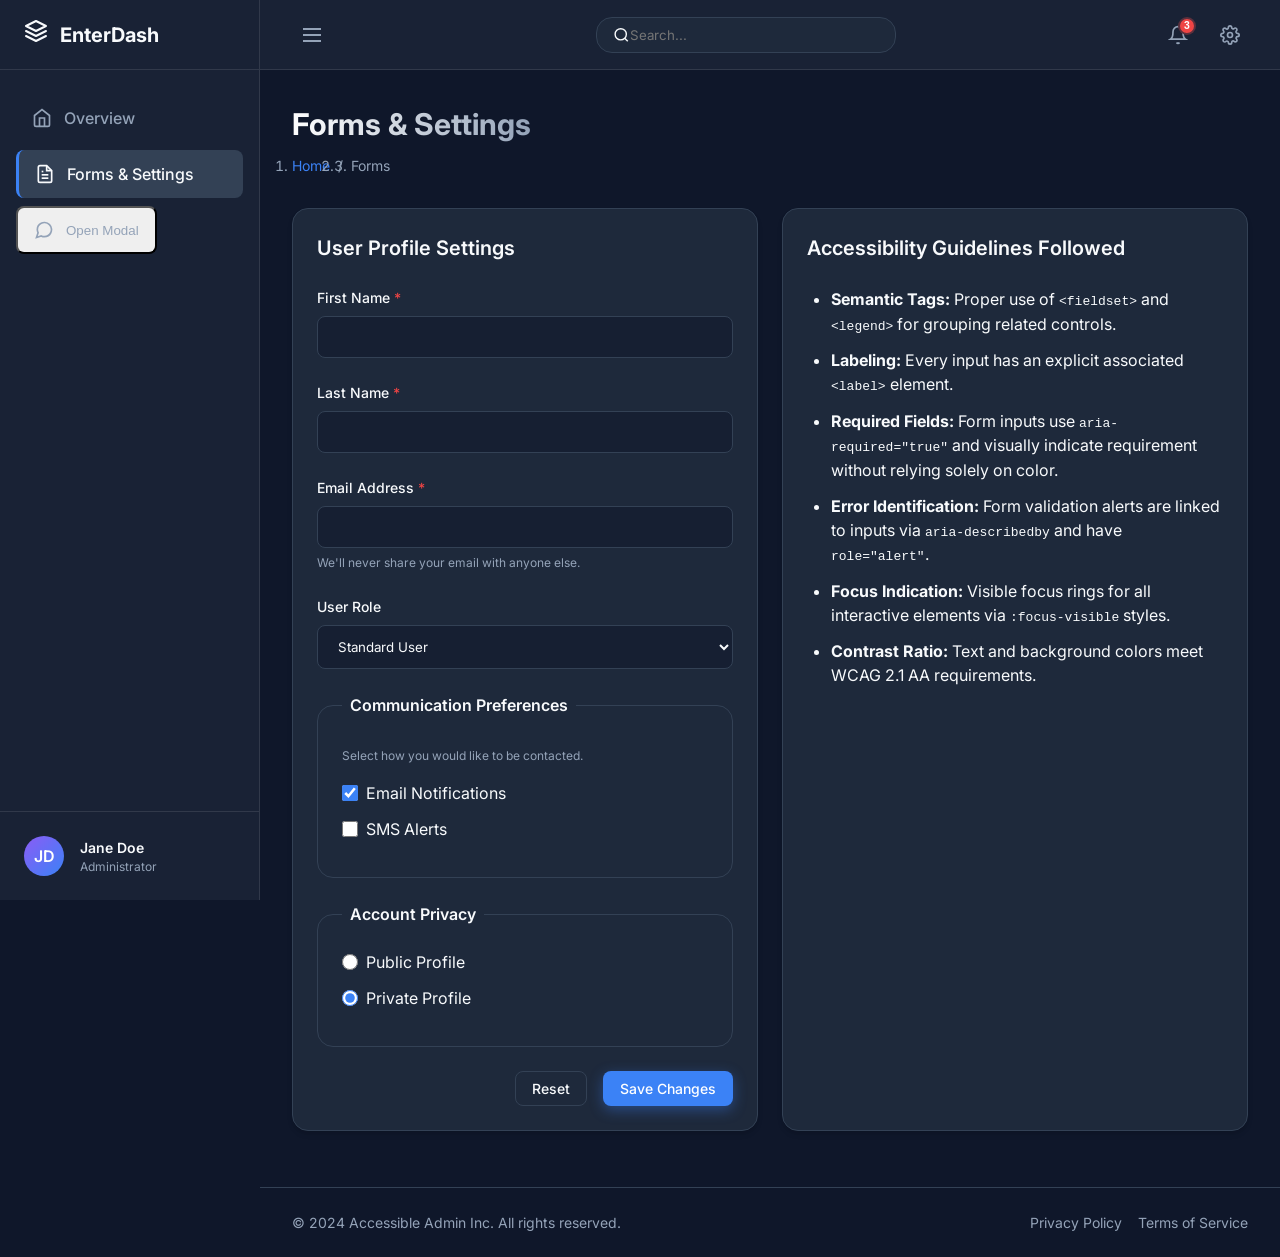
==== forms.html @ 1c02879e "feat: Add semantic accessible dashboard structure" ====
<!DOCTYPE html>
<html lang="en">
<head>
  <meta charset="UTF-8">
  <meta name="viewport" content="width=device-width, initial-scale=1.0">
  <meta name="description" content="Accessible Forms and Settings Dashboard">
  <title>Forms & Settings | Accessible Admin</title>
  <link rel="stylesheet" href="css/styles.css">
</head>
<body>
  <!-- Accessibility skip link -->
  <a href="#main-content" class="sr-only focus-visible">Skip to main content</a>

  <div class="app-container">
    <!-- Sidebar Navigation -->
    <aside class="app-sidebar" aria-label="Sidebar Navigation">
      <div class="sidebar-header">
        <a href="index.html" class="sidebar-brand">
          <span class="sidebar-brand-icon" aria-hidden="true">
            <svg width="24" height="24" viewBox="0 0 24 24" fill="none" stroke="currentColor" stroke-width="2" stroke-linecap="round" stroke-linejoin="round"><polygon points="12 2 2 7 12 12 22 7 12 2"></polygon><polyline points="2 17 12 22 22 17"></polyline><polyline points="2 12 12 17 22 12"></polyline></svg>
          </span>
          EnterDash
        </a>
      </div>
      
      <nav class="sidebar-nav" aria-label="Main Navigation">
        <ul class="nav-list">
          <li class="nav-item">
            <a href="index.html" class="nav-link">
              <svg aria-hidden="true" width="20" height="20" viewBox="0 0 24 24" fill="none" stroke="currentColor" stroke-width="2"><path d="M3 9l9-7 9 7v11a2 2 0 0 1-2 2H5a2 2 0 0 1-2-2z"></path><polyline points="9 22 9 12 15 12 15 22"></polyline></svg>
              Overview
            </a>
          </li>
          <li class="nav-item">
            <a href="forms.html" class="nav-link" aria-current="page">
              <svg aria-hidden="true" width="20" height="20" viewBox="0 0 24 24" fill="none" stroke="currentColor" stroke-width="2"><path d="M14 2H6a2 2 0 0 0-2 2v16a2 2 0 0 0 2 2h12a2 2 0 0 0 2-2V8z"></path><polyline points="14 2 14 8 20 8"></polyline><line x1="16" y1="13" x2="8" y2="13"></line><line x1="16" y1="17" x2="8" y2="17"></line><polyline points="10 9 9 9 8 9"></polyline></svg>
              Forms &amp; Settings
            </a>
          </li>
          <li class="nav-item">
            <button class="nav-link" aria-haspopup="dialog" aria-expanded="false" id="trigger-modal">
              <svg aria-hidden="true" width="20" height="20" viewBox="0 0 24 24" fill="none" stroke="currentColor" stroke-width="2"><path d="M21 11.5a8.38 8.38 0 0 1-.9 3.8 8.5 8.5 0 0 1-7.6 4.7 8.38 8.38 0 0 1-3.8-.9L3 21l1.9-5.7a8.38 8.38 0 0 1-.9-3.8 8.5 8.5 0 0 1 4.7-7.6 8.38 8.38 0 0 1 3.8-.9h.5a8.48 8.48 0 0 1 8 8v.5z"></path></svg>
              Open Modal
            </button>
          </li>
        </ul>
      </nav>

      <div class="sidebar-footer">
        <a href="#" class="user-profile" aria-label="User profile for Jane Doe">
          <div class="avatar" aria-hidden="true">JD</div>
          <div class="user-info">
            <span class="user-name">Jane Doe</span>
            <span class="user-role">Administrator</span>
          </div>
        </a>
      </div>
    </aside>

    <!-- Main Content Area -->
    <div class="main-content">
      <!-- Top Navigation Header -->
      <header class="app-header" aria-label="Top Header">
        <div class="header-left">
          <button id="sidebar-toggle" class="icon-btn" aria-label="Toggle Sidebar" aria-expanded="true" aria-controls="app-sidebar">
            <svg width="24" height="24" viewBox="0 0 24 24" fill="none" stroke="currentColor" stroke-width="2"><line x1="3" y1="12" x2="21" y2="12"></line><line x1="3" y1="6" x2="21" y2="6"></line><line x1="3" y1="18" x2="21" y2="18"></line></svg>
          </button>
        </div>
        
        <div class="header-search">
          <svg aria-hidden="true" width="18" height="18" viewBox="0 0 24 24" fill="none" stroke="currentColor" stroke-width="2"><circle cx="11" cy="11" r="8"></circle><line x1="21" y1="21" x2="16.65" y2="16.65"></line></svg>
          <label for="global-search" class="sr-only">Search dashboard</label>
          <input type="search" id="global-search" class="search-input" placeholder="Search..." aria-label="Search dashboard">
        </div>

        <div class="header-actions">
          <button class="icon-btn" aria-label="Notifications, 3 unread messages">
            <svg aria-hidden="true" width="20" height="20" viewBox="0 0 24 24" fill="none" stroke="currentColor" stroke-width="2"><path d="M18 8A6 6 0 0 0 6 8c0 7-3 9-3 9h18s-3-2-3-9"></path><path d="M13.73 21a2 2 0 0 1-3.46 0"></path></svg>
            <span class="badge" aria-hidden="true">3</span>
          </button>
          <button class="icon-btn" aria-label="Settings">
            <svg aria-hidden="true" width="20" height="20" viewBox="0 0 24 24" fill="none" stroke="currentColor" stroke-width="2"><circle cx="12" cy="12" r="3"></circle><path d="M19.4 15a1.65 1.65 0 0 0 .33 1.82l.06.06a2 2 0 0 1 0 2.83 2 2 0 0 1-2.83 0l-.06-.06a1.65 1.65 0 0 0-1.82-.33 1.65 1.65 0 0 0-1 1.51V21a2 2 0 0 1-2 2 2 2 0 0 1-2-2v-.09A1.65 1.65 0 0 0 9 19.4a1.65 1.65 0 0 0-1.82.33l-.06.06a2 2 0 0 1-2.83 0 2 2 0 0 1 0-2.83l.06-.06a1.65 1.65 0 0 0 .33-1.82 1.65 1.65 0 0 0-1.51-1H3a2 2 0 0 1-2-2 2 2 0 0 1 2-2h.09A1.65 1.65 0 0 0 4.6 9a1.65 1.65 0 0 0-.33-1.82l-.06-.06a2 2 0 0 1 0-2.83 2 2 0 0 1 2.83 0l.06.06a1.65 1.65 0 0 0 1.82.33H9a1.65 1.65 0 0 0 1-1.51V3a2 2 0 0 1 2-2 2 2 0 0 1 2 2v.09a1.65 1.65 0 0 0 1 1.51 1.65 1.65 0 0 0 1.82-.33l.06-.06a2 2 0 0 1 2.83 0 2 2 0 0 1 0 2.83l-.06.06a1.65 1.65 0 0 0-.33 1.82V9a1.65 1.65 0 0 0 1.51 1H21a2 2 0 0 1 2 2 2 2 0 0 1-2 2h-.09a1.65 1.65 0 0 0-1.51 1z"></path></svg>
          </button>
        </div>
      </header>

      <main id="main-content" class="page-content" tabindex="-1">
        <div class="page-header">
          <div>
            <h1 class="page-title">Forms &amp; Settings</h1>
            <nav aria-label="Breadcrumb">
              <ol class="breadcrumb">
                <li><a href="index.html">Home</a></li>
                <li aria-hidden="true">/</li>
                <li><span aria-current="page">Forms</span></li>
              </ol>
            </nav>
          </div>
        </div>

        <div class="grid grid-cols-2">
          <!-- Comprehensive Form Controls -->
          <section class="card" aria-labelledby="form-heading">
            <h2 id="form-heading" class="card-title">User Profile Settings</h2>
            
            <form id="profile-form" novalidate>
              <div class="form-group">
                <label for="first-name" class="form-label">First Name <span aria-hidden="true" class="text-danger" style="color:var(--accent-danger)">*</span></label>
                <input type="text" id="first-name" name="first-name" class="form-control" required aria-required="true" autocomplete="given-name" aria-describedby="fname-error">
                <div id="fname-error" class="form-text" style="color:var(--accent-danger); display:none;" role="alert">First name is required.</div>
              </div>

              <div class="form-group">
                <label for="last-name" class="form-label">Last Name <span aria-hidden="true" class="text-danger" style="color:var(--accent-danger)">*</span></label>
                <input type="text" id="last-name" name="last-name" class="form-control" required aria-required="true" autocomplete="family-name">
              </div>

              <div class="form-group">
                <label for="email" class="form-label">Email Address <span aria-hidden="true" class="text-danger" style="color:var(--accent-danger)">*</span></label>
                <input type="email" id="email" name="email" class="form-control" required aria-required="true" autocomplete="email" aria-describedby="email-hint">
                <span id="email-hint" class="form-text">We'll never share your email with anyone else.</span>
              </div>

              <div class="form-group">
                <label for="role-select" class="form-label">User Role</label>
                <select id="role-select" name="role" class="form-control">
                  <option value="user">Standard User</option>
                  <option value="editor">Editor</option>
                  <option value="admin">Administrator</option>
                </select>
              </div>

              <fieldset>
                <legend>Communication Preferences</legend>
                <div class="form-text" style="margin-bottom: 1rem;">Select how you would like to be contacted.</div>
                
                <div class="checkbox-group">
                  <input type="checkbox" id="pref-email" name="preferences" value="email" checked>
                  <label for="pref-email">Email Notifications</label>
                </div>
                
                <div class="checkbox-group">
                  <input type="checkbox" id="pref-sms" name="preferences" value="sms">
                  <label for="pref-sms">SMS Alerts</label>
                </div>
              </fieldset>

              <fieldset>
                <legend>Account Privacy</legend>
                
                <div class="checkbox-group">
                  <input type="radio" id="privacy-public" name="privacy" value="public">
                  <label for="privacy-public">Public Profile</label>
                </div>
                
                <div class="checkbox-group">
                  <input type="radio" id="privacy-private" name="privacy" value="private" checked>
                  <label for="privacy-private">Private Profile</label>
                </div>
              </fieldset>

              <div style="display: flex; gap: 1rem; justify-content: flex-end;">
                <button type="reset" class="btn btn-secondary">Reset</button>
                <button type="submit" class="btn btn-primary">Save Changes</button>
              </div>
            </form>
          </section>

          <!-- Instructions or other content side panel -->
          <aside class="card" aria-labelledby="guidelines-heading">
            <h2 id="guidelines-heading" class="card-title">Accessibility Guidelines Followed</h2>
            <ul style="padding-left: 1.5rem; display: flex; flex-direction: column; gap: 0.75rem;">
              <li><strong>Semantic Tags:</strong> Proper use of <code>&lt;fieldset&gt;</code> and <code>&lt;legend&gt;</code> for grouping related controls.</li>
              <li><strong>Labeling:</strong> Every input has an explicit associated <code>&lt;label&gt;</code> element.</li>
              <li><strong>Required Fields:</strong> Form inputs use <code>aria-required="true"</code> and visually indicate requirement without relying solely on color.</li>
              <li><strong>Error Identification:</strong> Form validation alerts are linked to inputs via <code>aria-describedby</code> and have <code>role="alert"</code>.</li>
              <li><strong>Focus Indication:</strong> Visible focus rings for all interactive elements via <code>:focus-visible</code> styles.</li>
              <li><strong>Contrast Ratio:</strong> Text and background colors meet WCAG 2.1 AA requirements.</li>
            </ul>
          </aside>
        </div>
      </main>

      <footer class="app-footer">
        <p>&copy; <time datetime="2024">2024</time> Accessible Admin Inc. All rights reserved.</p>
        <nav aria-label="Footer Links">
          <ul style="list-style: none; display: flex; gap: 1rem;">
            <li><a href="#" style="color: inherit; text-decoration: none;">Privacy Policy</a></li>
            <li><a href="#" style="color: inherit; text-decoration: none;">Terms of Service</a></li>
          </ul>
        </nav>
      </footer>
    </div>
  </div>

  <!-- Modal Dialog -->
  <div id="example-modal" class="modal-overlay" role="dialog" aria-modal="true" aria-labelledby="modal-title" tabindex="-1">
    <div class="modal-dialog">
      <header class="modal-header">
        <h2 id="modal-title" class="modal-title">System Alert</h2>
        <button type="button" class="modal-close" aria-label="Close dialog" id="close-modal-header">
          <svg aria-hidden="true" width="24" height="24" viewBox="0 0 24 24" fill="none" stroke="currentColor" stroke-width="2"><line x1="18" y1="6" x2="6" y2="18"></line><line x1="6" y1="6" x2="18" y2="18"></line></svg>
        </button>
      </header>
      <div class="modal-body">
        <p>This is an accessible modal dialog. Keyboard focus is trapped within the dialog when it is open, and restored to the triggering element when closed.</p>
      </div>
      <footer class="modal-footer">
        <button type="button" class="btn btn-secondary" id="close-modal-footer">Cancel</button>
        <button type="button" class="btn btn-primary" id="confirm-modal">Acknowledge</button>
      </footer>
    </div>
  </div>

  <script src="js/app.js"></script>
</body>
</html>
---- css/styles.css ----
@import url('https://fonts.googleapis.com/css2?family=Inter:wght@300;400;500;600;700&display=swap');

:root {
  /* Colors */
  --bg-primary: #0f172a;
  --bg-secondary: #1e293b;
  --bg-glass: rgba(30, 41, 59, 0.7);
  --bg-hover: #334155;
  --text-primary: #f8fafc;
  --text-secondary: #94a3b8;
  --accent-primary: #3b82f6;
  --accent-hover: #2563eb;
  --accent-success: #10b981;
  --accent-danger: #ef4444;
  --accent-warning: #f59e0b;
  --border-color: #334155;
  --border-glass: rgba(255, 255, 255, 0.1);
  --shadow-sm: 0 1px 2px 0 rgba(0, 0, 0, 0.05);
  --shadow-md: 0 4px 6px -1px rgba(0, 0, 0, 0.1), 0 2px 4px -1px rgba(0, 0, 0, 0.06);
  --shadow-lg: 0 10px 15px -3px rgba(0, 0, 0, 0.1), 0 4px 6px -2px rgba(0, 0, 0, 0.05);
  
  /* Sizing */
  --sidebar-width: 260px;
  --header-height: 70px;
  --border-radius-sm: 0.375rem;
  --border-radius-md: 0.5rem;
  --border-radius-lg: 1rem;
  --transition: all 0.3s ease;
}

* {
  box-sizing: border-box;
  margin: 0;
  padding: 0;
}

body {
  font-family: 'Inter', sans-serif;
  background-color: var(--bg-primary);
  color: var(--text-primary);
  line-height: 1.5;
  -webkit-font-smoothing: antialiased;
  display: flex;
  min-height: 100vh;
}

/* Accessibility classes */
.sr-only {
  position: absolute;
  width: 1px;
  height: 1px;
  padding: 0;
  margin: -1px;
  overflow: hidden;
  clip: rect(0, 0, 0, 0);
  white-space: nowrap;
  border-width: 0;
}

:focus-visible {
  outline: 2px solid var(--accent-primary);
  outline-offset: 2px;
}

/* Layout */
.app-container {
  display: flex;
  width: 100%;
}

/* Sidebar */
.app-sidebar {
  width: var(--sidebar-width);
  background: var(--bg-glass);
  backdrop-filter: blur(12px);
  -webkit-backdrop-filter: blur(12px);
  border-right: 1px solid var(--border-glass);
  position: fixed;
  height: 100vh;
  top: 0;
  left: 0;
  z-index: 100;
  display: flex;
  flex-direction: column;
  transition: var(--transition);
}

.sidebar-header {
  height: var(--header-height);
  display: flex;
  align-items: center;
  padding: 0 1.5rem;
  border-bottom: 1px solid var(--border-glass);
}

.sidebar-brand {
  font-size: 1.25rem;
  font-weight: 700;
  color: var(--text-primary);
  text-decoration: none;
  display: flex;
  align-items: center;
  gap: 0.75rem;
}

.sidebar-brand-icon {
  background: linear-gradient(135deg, var(--accent-primary), #8b5cf6);
  -webkit-background-clip: text;
  -webkit-text-fill-color: transparent;
}

.sidebar-nav {
  padding: 1.5rem 1rem;
  flex: 1;
  overflow-y: auto;
}

.nav-list {
  list-style: none;
  display: flex;
  flex-direction: column;
  gap: 0.5rem;
}

.nav-item {
  /* Nav item */
}

.nav-link {
  display: flex;
  align-items: center;
  gap: 0.75rem;
  padding: 0.75rem 1rem;
  color: var(--text-secondary);
  text-decoration: none;
  border-radius: var(--border-radius-md);
  transition: var(--transition);
  font-weight: 500;
}

.nav-link:hover, .nav-link[aria-current="page"] {
  background-color: var(--bg-hover);
  color: var(--text-primary);
}

.nav-link[aria-current="page"] {
  border-left: 3px solid var(--accent-primary);
}

.nav-link i {
  font-size: 1.25rem;
}

.sidebar-footer {
  padding: 1rem;
  border-top: 1px solid var(--border-glass);
}

.user-profile {
  display: flex;
  align-items: center;
  gap: 1rem;
  padding: 0.5rem;
  border-radius: var(--border-radius-md);
  text-decoration: none;
  color: var(--text-primary);
  transition: var(--transition);
}

.user-profile:hover {
  background-color: var(--bg-hover);
}

.avatar {
  width: 40px;
  height: 40px;
  border-radius: 50%;
  background: linear-gradient(135deg, #8b5cf6, var(--accent-primary));
  display: flex;
  align-items: center;
  justify-content: center;
  font-weight: 600;
  color: white;
}

.user-info {
  display: flex;
  flex-direction: column;
}

.user-name {
  font-weight: 600;
  font-size: 0.875rem;
}

.user-role {
  font-size: 0.75rem;
  color: var(--text-secondary);
}

/* Main Content */
.main-content {
  flex: 1;
  margin-left: var(--sidebar-width);
  display: flex;
  flex-direction: column;
  min-height: 100vh;
}

/* Header */
.app-header {
  height: var(--header-height);
  background: var(--bg-glass);
  backdrop-filter: blur(12px);
  border-bottom: 1px solid var(--border-glass);
  display: flex;
  align-items: center;
  justify-content: space-between;
  padding: 0 2rem;
  position: sticky;
  top: 0;
  z-index: 90;
}

.header-search {
  display: flex;
  align-items: center;
  background-color: var(--bg-secondary);
  border-radius: var(--border-radius-lg);
  padding: 0.5rem 1rem;
  border: 1px solid var(--border-color);
  width: 300px;
  transition: var(--transition);
}

.header-search:focus-within {
  border-color: var(--accent-primary);
  box-shadow: 0 0 0 2px rgba(59, 130, 246, 0.2);
}

.header-search i {
  color: var(--text-secondary);
  margin-right: 0.5rem;
}

.search-input {
  background: none;
  border: none;
  color: var(--text-primary);
  width: 100%;
  outline: none;
  font-family: inherit;
}

.header-actions {
  display: flex;
  align-items: center;
  gap: 1rem;
}

.icon-btn {
  background: none;
  border: none;
  color: var(--text-secondary);
  font-size: 1.25rem;
  cursor: pointer;
  padding: 0.5rem;
  border-radius: 50%;
  transition: var(--transition);
  display: flex;
  align-items: center;
  justify-content: center;
  position: relative;
}

.icon-btn:hover {
  background-color: var(--bg-hover);
  color: var(--text-primary);
}

.badge {
  position: absolute;
  top: 0;
  right: 0;
  background-color: var(--accent-danger);
  color: white;
  font-size: 0.65rem;
  font-weight: bold;
  width: 18px;
  height: 18px;
  border-radius: 50%;
  display: flex;
  align-items: center;
  justify-content: center;
  border: 2px solid var(--bg-glass);
}

/* Page Content */
.page-content {
  padding: 2rem;
  flex: 1;
}

.page-header {
  margin-bottom: 2rem;
  display: flex;
  justify-content: space-between;
  align-items: center;
}

.page-title {
  font-size: 1.875rem;
  font-weight: 700;
  background: linear-gradient(to right, #fff, #94a3b8);
  -webkit-background-clip: text;
  -webkit-text-fill-color: transparent;
}

.breadcrumb {
  display: flex;
  gap: 0.5rem;
  color: var(--text-secondary);
  font-size: 0.875rem;
  margin-top: 0.5rem;
}

.breadcrumb a {
  color: var(--accent-primary);
  text-decoration: none;
}

.breadcrumb a:hover {
  text-decoration: underline;
}

/* Cards & Sections */
.card {
  background-color: var(--bg-secondary);
  border: 1px solid var(--border-color);
  border-radius: var(--border-radius-lg);
  padding: 1.5rem;
  margin-bottom: 1.5rem;
  box-shadow: var(--shadow-md);
  transition: var(--transition);
}

.card:hover {
  box-shadow: var(--shadow-lg);
  border-color: rgba(59, 130, 246, 0.3);
}

.card-title {
  font-size: 1.25rem;
  font-weight: 600;
  margin-bottom: 1.5rem;
  display: flex;
  justify-content: space-between;
  align-items: center;
}

/* Data Table */
.table-responsive {
  overflow-x: auto;
}

.data-table {
  width: 100%;
  border-collapse: collapse;
  text-align: left;
}

.data-table th,
.data-table td {
  padding: 1rem;
  border-bottom: 1px solid var(--border-color);
}

.data-table th {
  font-weight: 600;
  color: var(--text-secondary);
  text-transform: uppercase;
  font-size: 0.75rem;
  letter-spacing: 0.05em;
  background-color: rgba(15, 23, 42, 0.4);
}

.data-table tbody tr {
  transition: var(--transition);
}

.data-table tbody tr:hover {
  background-color: var(--bg-hover);
}

/* Status Badges */
.status-badge {
  padding: 0.25rem 0.75rem;
  border-radius: 9999px;
  font-size: 0.75rem;
  font-weight: 600;
  display: inline-block;
}

.status-success { background-color: rgba(16, 185, 129, 0.1); color: var(--accent-success); border: 1px solid rgba(16, 185, 129, 0.2); }
.status-warning { background-color: rgba(245, 158, 11, 0.1); color: var(--accent-warning); border: 1px solid rgba(245, 158, 11, 0.2); }
.status-danger { background-color: rgba(239, 68, 68, 0.1); color: var(--accent-danger); border: 1px solid rgba(239, 68, 68, 0.2); }

/* Buttons */
.btn {
  display: inline-flex;
  align-items: center;
  justify-content: center;
  gap: 0.5rem;
  padding: 0.5rem 1rem;
  font-size: 0.875rem;
  font-weight: 500;
  border-radius: var(--border-radius-md);
  border: 1px solid transparent;
  cursor: pointer;
  transition: var(--transition);
  font-family: inherit;
}

.btn-primary {
  background-color: var(--accent-primary);
  color: white;
  box-shadow: 0 4px 14px 0 rgba(59, 130, 246, 0.39);
}

.btn-primary:hover {
  background-color: var(--accent-hover);
  box-shadow: 0 6px 20px rgba(59, 130, 246, 0.23);
  transform: translateY(-1px);
}

.btn-secondary {
  background-color: transparent;
  color: var(--text-primary);
  border-color: var(--border-color);
}

.btn-secondary:hover {
  background-color: var(--bg-hover);
  border-color: var(--text-secondary);
}

/* Forms */
.form-group {
  margin-bottom: 1.5rem;
}

.form-label {
  display: block;
  margin-bottom: 0.5rem;
  font-weight: 500;
  font-size: 0.875rem;
}

.form-control {
  width: 100%;
  padding: 0.75rem 1rem;
  background-color: rgba(15, 23, 42, 0.5);
  border: 1px solid var(--border-color);
  border-radius: var(--border-radius-md);
  color: var(--text-primary);
  font-family: inherit;
  transition: var(--transition);
}

.form-control:focus {
  outline: none;
  border-color: var(--accent-primary);
  box-shadow: 0 0 0 3px rgba(59, 130, 246, 0.2);
  background-color: var(--bg-secondary);
}

.form-text {
  display: block;
  margin-top: 0.375rem;
  font-size: 0.75rem;
  color: var(--text-secondary);
}

fieldset {
  border: 1px solid var(--border-color);
  border-radius: var(--border-radius-lg);
  padding: 1.5rem;
  margin-bottom: 1.5rem;
}

legend {
  padding: 0 0.5rem;
  font-weight: 600;
  color: var(--text-primary);
}

.checkbox-group {
  display: flex;
  align-items: center;
  gap: 0.5rem;
  margin-bottom: 0.75rem;
}

.checkbox-group input[type="checkbox"],
.checkbox-group input[type="radio"] {
  width: 1rem;
  height: 1rem;
  accent-color: var(--accent-primary);
}

/* Modal */
.modal-overlay {
  position: fixed;
  top: 0;
  left: 0;
  width: 100%;
  height: 100%;
  background-color: rgba(15, 23, 42, 0.8);
  backdrop-filter: blur(4px);
  display: flex;
  align-items: center;
  justify-content: center;
  z-index: 1000;
  opacity: 0;
  visibility: hidden;
  transition: var(--transition);
}

.modal-overlay.active {
  opacity: 1;
  visibility: visible;
}

.modal-dialog {
  background-color: var(--bg-secondary);
  border: 1px solid var(--border-color);
  border-radius: var(--border-radius-lg);
  width: 100%;
  max-width: 500px;
  box-shadow: var(--shadow-lg);
  transform: translateY(20px);
  transition: all 0.4s cubic-bezier(0.16, 1, 0.3, 1);
}

.modal-overlay.active .modal-dialog {
  transform: translateY(0);
}

.modal-header {
  padding: 1.5rem;
  border-bottom: 1px solid var(--border-color);
  display: flex;
  justify-content: space-between;
  align-items: center;
}

.modal-title {
  font-size: 1.25rem;
  font-weight: 600;
  margin: 0;
}

.modal-close {
  background: none;
  border: none;
  color: var(--text-secondary);
  font-size: 1.5rem;
  cursor: pointer;
  transition: var(--transition);
}

.modal-close:hover {
  color: var(--accent-danger);
}

.modal-body {
  padding: 1.5rem;
}

.modal-footer {
  padding: 1.5rem;
  border-top: 1px solid var(--border-color);
  display: flex;
  justify-content: flex-end;
  gap: 1rem;
}

/* Footer */
.app-footer {
  padding: 1.5rem 2rem;
  border-top: 1px solid var(--border-color);
  display: flex;
  justify-content: space-between;
  align-items: center;
  color: var(--text-secondary);
  font-size: 0.875rem;
}

/* Grid Layouts */
.grid {
  display: grid;
  gap: 1.5rem;
}

.grid-cols-1 { grid-template-columns: repeat(1, minmax(0, 1fr)); }
.grid-cols-2 { grid-template-columns: repeat(2, minmax(0, 1fr)); }
.grid-cols-3 { grid-template-columns: repeat(3, minmax(0, 1fr)); }
.grid-cols-4 { grid-template-columns: repeat(4, minmax(0, 1fr)); }

@media (max-width: 1024px) {
  .grid-cols-4 { grid-template-columns: repeat(2, minmax(0, 1fr)); }
  .grid-cols-3 { grid-template-columns: repeat(2, minmax(0, 1fr)); }
}

@media (max-width: 768px) {
  .app-sidebar {
    transform: translateX(-100%);
  }
  .app-sidebar.active {
    transform: translateX(0);
  }
  .main-content {
    margin-left: 0;
  }
  .grid-cols-2, .grid-cols-3, .grid-cols-4 {
    grid-template-columns: 1fr;
  }
}
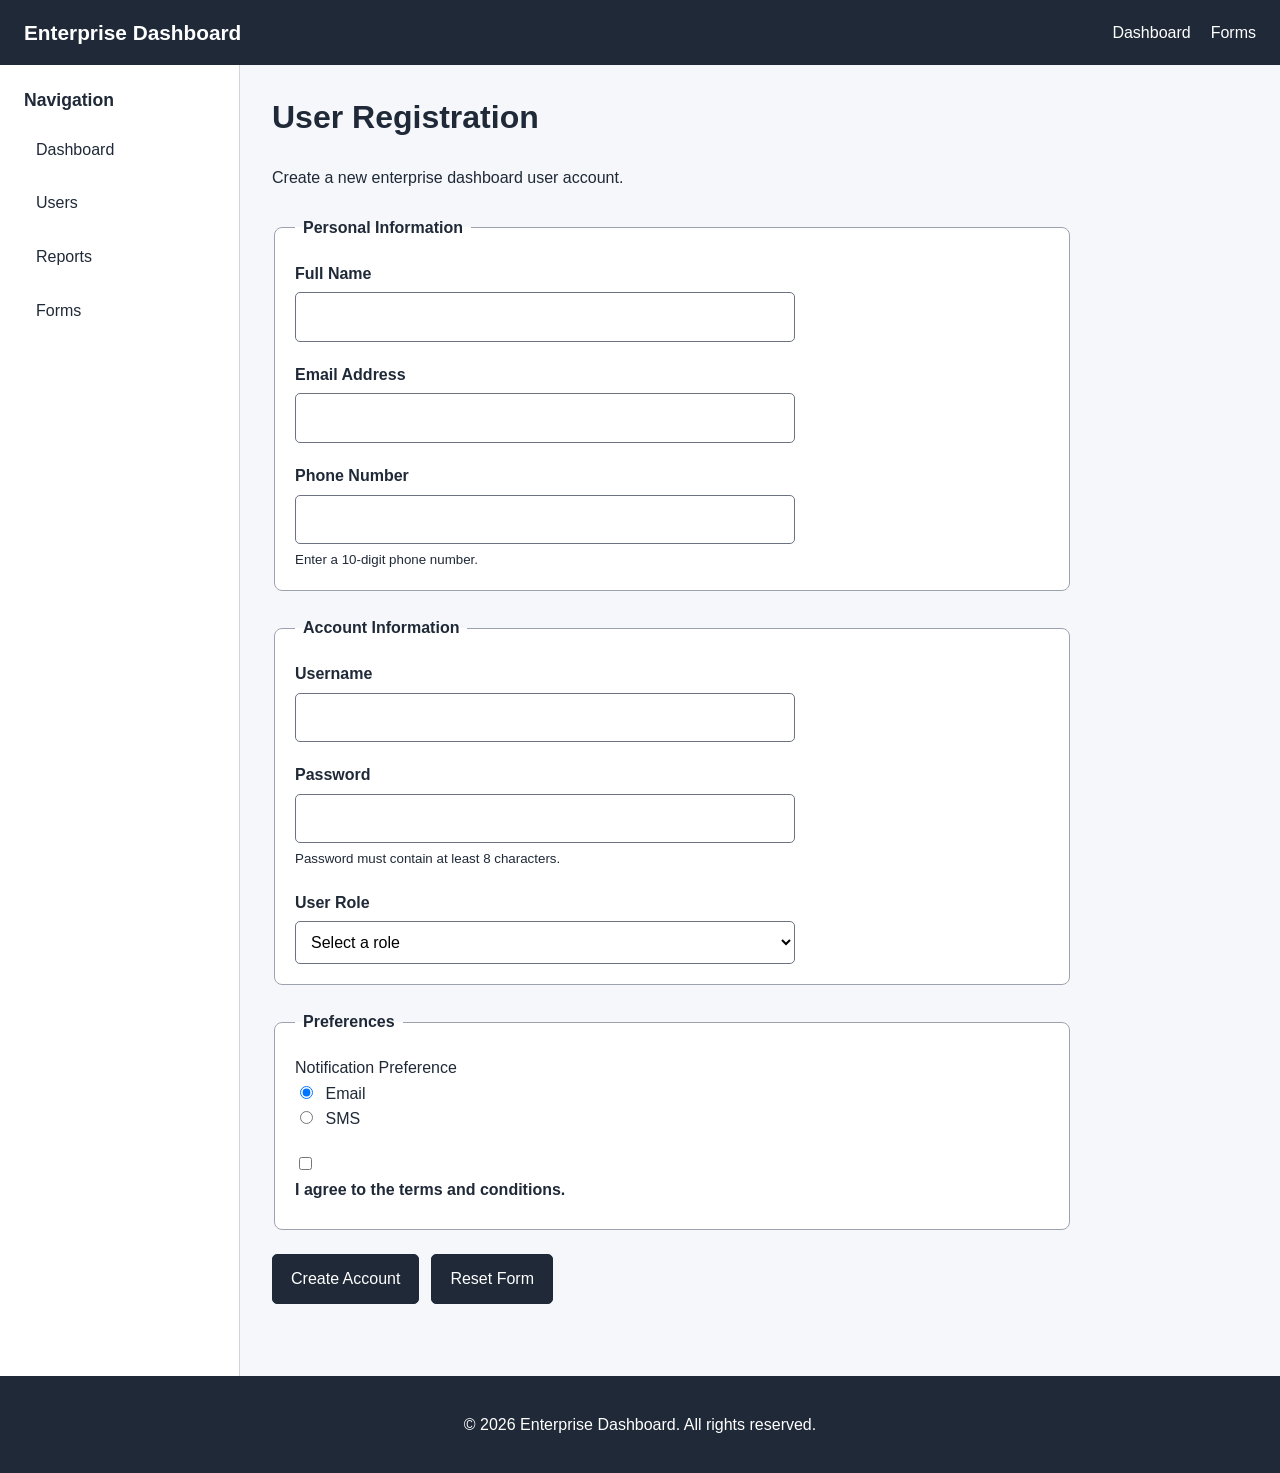
==== commit 3a6e9b8c: "." ====
--- a/forms.html
+++ b/forms.html
@@ -1,217 +1,360 @@
 <!DOCTYPE html>
 <html lang="en">
 <head>
-  <meta charset="UTF-8">
-  <meta name="viewport" content="width=device-width, initial-scale=1.0">
-  <meta name="description" content="Accessible Forms and Settings Dashboard">
-  <title>Forms & Settings | Accessible Admin</title>
-  <link rel="stylesheet" href="css/styles.css">
+    <meta charset="UTF-8">
+    <meta name="viewport" content="width=device-width, initial-scale=1.0">
+
+    <meta
+        name="description"
+        content="Accessible enterprise dashboard form"
+    >
+
+    <title>User Registration Form</title>
+
+    <link rel="stylesheet" href="css/styles.css">
 </head>
+
 <body>
-  <!-- Accessibility skip link -->
-  <a href="#main-content" class="sr-only focus-visible">Skip to main content</a>
-
-  <div class="app-container">
-    <!-- Sidebar Navigation -->
-    <aside class="app-sidebar" aria-label="Sidebar Navigation">
-      <div class="sidebar-header">
-        <a href="index.html" class="sidebar-brand">
-          <span class="sidebar-brand-icon" aria-hidden="true">
-            <svg width="24" height="24" viewBox="0 0 24 24" fill="none" stroke="currentColor" stroke-width="2" stroke-linecap="round" stroke-linejoin="round"><polygon points="12 2 2 7 12 12 22 7 12 2"></polygon><polyline points="2 17 12 22 22 17"></polyline><polyline points="2 12 12 17 22 12"></polyline></svg>
-          </span>
-          EnterDash
-        </a>
-      </div>
-      
-      <nav class="sidebar-nav" aria-label="Main Navigation">
-        <ul class="nav-list">
-          <li class="nav-item">
-            <a href="index.html" class="nav-link">
-              <svg aria-hidden="true" width="20" height="20" viewBox="0 0 24 24" fill="none" stroke="currentColor" stroke-width="2"><path d="M3 9l9-7 9 7v11a2 2 0 0 1-2 2H5a2 2 0 0 1-2-2z"></path><polyline points="9 22 9 12 15 12 15 22"></polyline></svg>
-              Overview
+
+    <!-- Skip Link -->
+    <a href="#main-content" class="skip-link">
+        Skip to main content
+    </a>
+
+    <!-- Header -->
+    <header class="site-header">
+        <div class="header-content">
+
+            <a
+                href="index.html"
+                class="logo"
+                aria-label="Enterprise Dashboard Home"
+            >
+                Enterprise Dashboard
             </a>
-          </li>
-          <li class="nav-item">
-            <a href="forms.html" class="nav-link" aria-current="page">
-              <svg aria-hidden="true" width="20" height="20" viewBox="0 0 24 24" fill="none" stroke="currentColor" stroke-width="2"><path d="M14 2H6a2 2 0 0 0-2 2v16a2 2 0 0 0 2 2h12a2 2 0 0 0 2-2V8z"></path><polyline points="14 2 14 8 20 8"></polyline><line x1="16" y1="13" x2="8" y2="13"></line><line x1="16" y1="17" x2="8" y2="17"></line><polyline points="10 9 9 9 8 9"></polyline></svg>
-              Forms &amp; Settings
-            </a>
-          </li>
-          <li class="nav-item">
-            <button class="nav-link" aria-haspopup="dialog" aria-expanded="false" id="trigger-modal">
-              <svg aria-hidden="true" width="20" height="20" viewBox="0 0 24 24" fill="none" stroke="currentColor" stroke-width="2"><path d="M21 11.5a8.38 8.38 0 0 1-.9 3.8 8.5 8.5 0 0 1-7.6 4.7 8.38 8.38 0 0 1-3.8-.9L3 21l1.9-5.7a8.38 8.38 0 0 1-.9-3.8 8.5 8.5 0 0 1 4.7-7.6 8.38 8.38 0 0 1 3.8-.9h.5a8.48 8.48 0 0 1 8 8v.5z"></path></svg>
-              Open Modal
-            </button>
-          </li>
-        </ul>
-      </nav>
-
-      <div class="sidebar-footer">
-        <a href="#" class="user-profile" aria-label="User profile for Jane Doe">
-          <div class="avatar" aria-hidden="true">JD</div>
-          <div class="user-info">
-            <span class="user-name">Jane Doe</span>
-            <span class="user-role">Administrator</span>
-          </div>
-        </a>
-      </div>
-    </aside>
-
-    <!-- Main Content Area -->
-    <div class="main-content">
-      <!-- Top Navigation Header -->
-      <header class="app-header" aria-label="Top Header">
-        <div class="header-left">
-          <button id="sidebar-toggle" class="icon-btn" aria-label="Toggle Sidebar" aria-expanded="true" aria-controls="app-sidebar">
-            <svg width="24" height="24" viewBox="0 0 24 24" fill="none" stroke="currentColor" stroke-width="2"><line x1="3" y1="12" x2="21" y2="12"></line><line x1="3" y1="6" x2="21" y2="6"></line><line x1="3" y1="18" x2="21" y2="18"></line></svg>
-          </button>
+
+            <nav aria-label="Header navigation">
+                <ul class="header-nav">
+                    <li>
+                        <a href="index.html">
+                            Dashboard
+                        </a>
+                    </li>
+
+                    <li>
+                        <a href="forms.html" aria-current="page">
+                            Forms
+                        </a>
+                    </li>
+                </ul>
+            </nav>
+
         </div>
-        
-        <div class="header-search">
-          <svg aria-hidden="true" width="18" height="18" viewBox="0 0 24 24" fill="none" stroke="currentColor" stroke-width="2"><circle cx="11" cy="11" r="8"></circle><line x1="21" y1="21" x2="16.65" y2="16.65"></line></svg>
-          <label for="global-search" class="sr-only">Search dashboard</label>
-          <input type="search" id="global-search" class="search-input" placeholder="Search..." aria-label="Search dashboard">
-        </div>
-
-        <div class="header-actions">
-          <button class="icon-btn" aria-label="Notifications, 3 unread messages">
-            <svg aria-hidden="true" width="20" height="20" viewBox="0 0 24 24" fill="none" stroke="currentColor" stroke-width="2"><path d="M18 8A6 6 0 0 0 6 8c0 7-3 9-3 9h18s-3-2-3-9"></path><path d="M13.73 21a2 2 0 0 1-3.46 0"></path></svg>
-            <span class="badge" aria-hidden="true">3</span>
-          </button>
-          <button class="icon-btn" aria-label="Settings">
-            <svg aria-hidden="true" width="20" height="20" viewBox="0 0 24 24" fill="none" stroke="currentColor" stroke-width="2"><circle cx="12" cy="12" r="3"></circle><path d="M19.4 15a1.65 1.65 0 0 0 .33 1.82l.06.06a2 2 0 0 1 0 2.83 2 2 0 0 1-2.83 0l-.06-.06a1.65 1.65 0 0 0-1.82-.33 1.65 1.65 0 0 0-1 1.51V21a2 2 0 0 1-2 2 2 2 0 0 1-2-2v-.09A1.65 1.65 0 0 0 9 19.4a1.65 1.65 0 0 0-1.82.33l-.06.06a2 2 0 0 1-2.83 0 2 2 0 0 1 0-2.83l.06-.06a1.65 1.65 0 0 0 .33-1.82 1.65 1.65 0 0 0-1.51-1H3a2 2 0 0 1-2-2 2 2 0 0 1 2-2h.09A1.65 1.65 0 0 0 4.6 9a1.65 1.65 0 0 0-.33-1.82l-.06-.06a2 2 0 0 1 0-2.83 2 2 0 0 1 2.83 0l.06.06a1.65 1.65 0 0 0 1.82.33H9a1.65 1.65 0 0 0 1-1.51V3a2 2 0 0 1 2-2 2 2 0 0 1 2 2v.09a1.65 1.65 0 0 0 1 1.51 1.65 1.65 0 0 0 1.82-.33l.06-.06a2 2 0 0 1 2.83 0 2 2 0 0 1 0 2.83l-.06.06a1.65 1.65 0 0 0-.33 1.82V9a1.65 1.65 0 0 0 1.51 1H21a2 2 0 0 1 2 2 2 2 0 0 1-2 2h-.09a1.65 1.65 0 0 0-1.51 1z"></path></svg>
-          </button>
-        </div>
-      </header>
-
-      <main id="main-content" class="page-content" tabindex="-1">
-        <div class="page-header">
-          <div>
-            <h1 class="page-title">Forms &amp; Settings</h1>
-            <nav aria-label="Breadcrumb">
-              <ol class="breadcrumb">
-                <li><a href="index.html">Home</a></li>
-                <li aria-hidden="true">/</li>
-                <li><span aria-current="page">Forms</span></li>
-              </ol>
+    </header>
+
+    <!-- Main Application -->
+    <div class="app-container">
+
+        <!-- Sidebar -->
+        <aside
+            class="sidebar"
+            aria-label="Sidebar navigation"
+        >
+
+            <h2>Navigation</h2>
+
+            <nav aria-label="Main navigation">
+                <ul>
+
+                    <li>
+                        <a href="index.html">
+                            Dashboard
+                        </a>
+                    </li>
+
+                    <li>
+                        <a href="index.html#users">
+                            Users
+                        </a>
+                    </li>
+
+                    <li>
+                        <a href="index.html#reports">
+                            Reports
+                        </a>
+                    </li>
+
+                    <li>
+                        <a
+                            href="forms.html"
+                            aria-current="page"
+                        >
+                            Forms
+                        </a>
+                    </li>
+
+                </ul>
             </nav>
-          </div>
-        </div>
-
-        <div class="grid grid-cols-2">
-          <!-- Comprehensive Form Controls -->
-          <section class="card" aria-labelledby="form-heading">
-            <h2 id="form-heading" class="card-title">User Profile Settings</h2>
-            
-            <form id="profile-form" novalidate>
-              <div class="form-group">
-                <label for="first-name" class="form-label">First Name <span aria-hidden="true" class="text-danger" style="color:var(--accent-danger)">*</span></label>
-                <input type="text" id="first-name" name="first-name" class="form-control" required aria-required="true" autocomplete="given-name" aria-describedby="fname-error">
-                <div id="fname-error" class="form-text" style="color:var(--accent-danger); display:none;" role="alert">First name is required.</div>
-              </div>
-
-              <div class="form-group">
-                <label for="last-name" class="form-label">Last Name <span aria-hidden="true" class="text-danger" style="color:var(--accent-danger)">*</span></label>
-                <input type="text" id="last-name" name="last-name" class="form-control" required aria-required="true" autocomplete="family-name">
-              </div>
-
-              <div class="form-group">
-                <label for="email" class="form-label">Email Address <span aria-hidden="true" class="text-danger" style="color:var(--accent-danger)">*</span></label>
-                <input type="email" id="email" name="email" class="form-control" required aria-required="true" autocomplete="email" aria-describedby="email-hint">
-                <span id="email-hint" class="form-text">We'll never share your email with anyone else.</span>
-              </div>
-
-              <div class="form-group">
-                <label for="role-select" class="form-label">User Role</label>
-                <select id="role-select" name="role" class="form-control">
-                  <option value="user">Standard User</option>
-                  <option value="editor">Editor</option>
-                  <option value="admin">Administrator</option>
-                </select>
-              </div>
-
-              <fieldset>
-                <legend>Communication Preferences</legend>
-                <div class="form-text" style="margin-bottom: 1rem;">Select how you would like to be contacted.</div>
-                
-                <div class="checkbox-group">
-                  <input type="checkbox" id="pref-email" name="preferences" value="email" checked>
-                  <label for="pref-email">Email Notifications</label>
-                </div>
-                
-                <div class="checkbox-group">
-                  <input type="checkbox" id="pref-sms" name="preferences" value="sms">
-                  <label for="pref-sms">SMS Alerts</label>
-                </div>
-              </fieldset>
-
-              <fieldset>
-                <legend>Account Privacy</legend>
-                
-                <div class="checkbox-group">
-                  <input type="radio" id="privacy-public" name="privacy" value="public">
-                  <label for="privacy-public">Public Profile</label>
-                </div>
-                
-                <div class="checkbox-group">
-                  <input type="radio" id="privacy-private" name="privacy" value="private" checked>
-                  <label for="privacy-private">Private Profile</label>
-                </div>
-              </fieldset>
-
-              <div style="display: flex; gap: 1rem; justify-content: flex-end;">
-                <button type="reset" class="btn btn-secondary">Reset</button>
-                <button type="submit" class="btn btn-primary">Save Changes</button>
-              </div>
-            </form>
-          </section>
-
-          <!-- Instructions or other content side panel -->
-          <aside class="card" aria-labelledby="guidelines-heading">
-            <h2 id="guidelines-heading" class="card-title">Accessibility Guidelines Followed</h2>
-            <ul style="padding-left: 1.5rem; display: flex; flex-direction: column; gap: 0.75rem;">
-              <li><strong>Semantic Tags:</strong> Proper use of <code>&lt;fieldset&gt;</code> and <code>&lt;legend&gt;</code> for grouping related controls.</li>
-              <li><strong>Labeling:</strong> Every input has an explicit associated <code>&lt;label&gt;</code> element.</li>
-              <li><strong>Required Fields:</strong> Form inputs use <code>aria-required="true"</code> and visually indicate requirement without relying solely on color.</li>
-              <li><strong>Error Identification:</strong> Form validation alerts are linked to inputs via <code>aria-describedby</code> and have <code>role="alert"</code>.</li>
-              <li><strong>Focus Indication:</strong> Visible focus rings for all interactive elements via <code>:focus-visible</code> styles.</li>
-              <li><strong>Contrast Ratio:</strong> Text and background colors meet WCAG 2.1 AA requirements.</li>
-            </ul>
-          </aside>
-        </div>
-      </main>
-
-      <footer class="app-footer">
-        <p>&copy; <time datetime="2024">2024</time> Accessible Admin Inc. All rights reserved.</p>
-        <nav aria-label="Footer Links">
-          <ul style="list-style: none; display: flex; gap: 1rem;">
-            <li><a href="#" style="color: inherit; text-decoration: none;">Privacy Policy</a></li>
-            <li><a href="#" style="color: inherit; text-decoration: none;">Terms of Service</a></li>
-          </ul>
-        </nav>
-      </footer>
+
+        </aside>
+
+        <!-- Main Content -->
+        <main id="main-content">
+
+            <section aria-labelledby="form-title">
+
+                <header>
+                    <h1 id="form-title">
+                        User Registration
+                    </h1>
+
+                    <p>
+                        Create a new enterprise dashboard user account.
+                    </p>
+                </header>
+
+                <!-- Accessible Form -->
+                <form
+                    action="#"
+                    method="post"
+                >
+
+                    <!-- Personal Information -->
+                    <fieldset>
+
+                        <legend>
+                            Personal Information
+                        </legend>
+
+                        <div class="form-group">
+
+                            <label for="full-name">
+                                Full Name
+                            </label>
+
+                            <input
+                                type="text"
+                                id="full-name"
+                                name="full-name"
+                                autocomplete="name"
+                                required
+                                minlength="2"
+                            >
+
+                        </div>
+
+                        <div class="form-group">
+
+                            <label for="email">
+                                Email Address
+                            </label>
+
+                            <input
+                                type="email"
+                                id="email"
+                                name="email"
+                                autocomplete="email"
+                                required
+                            >
+
+                        </div>
+
+                        <div class="form-group">
+
+                            <label for="phone">
+                                Phone Number
+                            </label>
+
+                            <input
+                                type="tel"
+                                id="phone"
+                                name="phone"
+                                autocomplete="tel"
+                                pattern="[0-9]{10}"
+                                aria-describedby="phone-help"
+                            >
+
+                            <small id="phone-help">
+                                Enter a 10-digit phone number.
+                            </small>
+
+                        </div>
+
+                    </fieldset>
+
+                    <!-- Account Information -->
+                    <fieldset>
+
+                        <legend>
+                            Account Information
+                        </legend>
+
+                        <div class="form-group">
+
+                            <label for="username">
+                                Username
+                            </label>
+
+                            <input
+                                type="text"
+                                id="username"
+                                name="username"
+                                autocomplete="username"
+                                required
+                                minlength="4"
+                            >
+
+                        </div>
+
+                        <div class="form-group">
+
+                            <label for="password">
+                                Password
+                            </label>
+
+                            <input
+                                type="password"
+                                id="password"
+                                name="password"
+                                autocomplete="new-password"
+                                required
+                                minlength="8"
+                                aria-describedby="password-help"
+                            >
+
+                            <small id="password-help">
+                                Password must contain at least 8 characters.
+                            </small>
+
+                        </div>
+
+                        <div class="form-group">
+
+                            <label for="role">
+                                User Role
+                            </label>
+
+                            <select
+                                id="role"
+                                name="role"
+                                required
+                            >
+
+                                <option value="">
+                                    Select a role
+                                </option>
+
+                                <option value="admin">
+                                    Administrator
+                                </option>
+
+                                <option value="editor">
+                                    Editor
+                                </option>
+
+                                <option value="user">
+                                    User
+                                </option>
+
+                            </select>
+
+                        </div>
+
+                    </fieldset>
+
+                    <!-- Preferences -->
+                    <fieldset>
+
+                        <legend>
+                            Preferences
+                        </legend>
+
+                        <div class="form-group">
+
+                            <span id="notification-label">
+                                Notification Preference
+                            </span>
+
+                            <div>
+                                <input
+                                    type="radio"
+                                    id="email-notifications"
+                                    name="notifications"
+                                    value="email"
+                                    checked
+                                >
+
+                                <label for="email-notifications">
+                                    Email
+                                </label>
+                            </div>
+
+                            <div>
+                                <input
+                                    type="radio"
+                                    id="sms-notifications"
+                                    name="notifications"
+                                    value="sms"
+                                >
+
+                                <label for="sms-notifications">
+                                    SMS
+                                </label>
+                            </div>
+
+                        </div>
+
+                        <div class="form-group">
+
+                            <input
+                                type="checkbox"
+                                id="terms"
+                                name="terms"
+                                required
+                            >
+
+                            <label for="terms">
+                                I agree to the terms and conditions.
+                            </label>
+
+                        </div>
+
+                    </fieldset>
+
+                    <!-- Form Actions -->
+                    <div class="form-actions">
+
+                        <button type="submit">
+                            Create Account
+                        </button>
+
+                        <button
+                            type="reset"
+                        >
+                            Reset Form
+                        </button>
+
+                    </div>
+
+                </form>
+
+            </section>
+
+        </main>
+
     </div>
-  </div>
-
-  <!-- Modal Dialog -->
-  <div id="example-modal" class="modal-overlay" role="dialog" aria-modal="true" aria-labelledby="modal-title" tabindex="-1">
-    <div class="modal-dialog">
-      <header class="modal-header">
-        <h2 id="modal-title" class="modal-title">System Alert</h2>
-        <button type="button" class="modal-close" aria-label="Close dialog" id="close-modal-header">
-          <svg aria-hidden="true" width="24" height="24" viewBox="0 0 24 24" fill="none" stroke="currentColor" stroke-width="2"><line x1="18" y1="6" x2="6" y2="18"></line><line x1="6" y1="6" x2="18" y2="18"></line></svg>
-        </button>
-      </header>
-      <div class="modal-body">
-        <p>This is an accessible modal dialog. Keyboard focus is trapped within the dialog when it is open, and restored to the triggering element when closed.</p>
-      </div>
-      <footer class="modal-footer">
-        <button type="button" class="btn btn-secondary" id="close-modal-footer">Cancel</button>
-        <button type="button" class="btn btn-primary" id="confirm-modal">Acknowledge</button>
-      </footer>
-    </div>
-  </div>
-
-  <script src="js/app.js"></script>
+
+    <!-- Footer -->
+    <footer class="site-footer">
+
+        <p>
+            &copy; 2026 Enterprise Dashboard.
+            All rights reserved.
+        </p>
+
+    </footer>
+
+    <script src="js/app.js"></script>
+
 </body>
-</html>
+</html>
--- a/css/styles.css
+++ b/css/styles.css
@@ -1,628 +1,374 @@
-@import url('https://fonts.googleapis.com/css2?family=Inter:wght@300;400;500;600;700&display=swap');
-
-:root {
-  /* Colors */
-  --bg-primary: #0f172a;
-  --bg-secondary: #1e293b;
-  --bg-glass: rgba(30, 41, 59, 0.7);
-  --bg-hover: #334155;
-  --text-primary: #f8fafc;
-  --text-secondary: #94a3b8;
-  --accent-primary: #3b82f6;
-  --accent-hover: #2563eb;
-  --accent-success: #10b981;
-  --accent-danger: #ef4444;
-  --accent-warning: #f59e0b;
-  --border-color: #334155;
-  --border-glass: rgba(255, 255, 255, 0.1);
-  --shadow-sm: 0 1px 2px 0 rgba(0, 0, 0, 0.05);
-  --shadow-md: 0 4px 6px -1px rgba(0, 0, 0, 0.1), 0 2px 4px -1px rgba(0, 0, 0, 0.06);
-  --shadow-lg: 0 10px 15px -3px rgba(0, 0, 0, 0.1), 0 4px 6px -2px rgba(0, 0, 0, 0.05);
-  
-  /* Sizing */
-  --sidebar-width: 260px;
-  --header-height: 70px;
-  --border-radius-sm: 0.375rem;
-  --border-radius-md: 0.5rem;
-  --border-radius-lg: 1rem;
-  --transition: all 0.3s ease;
-}
+/* ==============================
+   Base Styles
+   ============================== */
 
 * {
-  box-sizing: border-box;
-  margin: 0;
-  padding: 0;
+    box-sizing: border-box;
+}
+
+html {
+    scroll-behavior: smooth;
 }
 
 body {
-  font-family: 'Inter', sans-serif;
-  background-color: var(--bg-primary);
-  color: var(--text-primary);
-  line-height: 1.5;
-  -webkit-font-smoothing: antialiased;
-  display: flex;
-  min-height: 100vh;
-}
-
-/* Accessibility classes */
-.sr-only {
-  position: absolute;
-  width: 1px;
-  height: 1px;
-  padding: 0;
-  margin: -1px;
-  overflow: hidden;
-  clip: rect(0, 0, 0, 0);
-  white-space: nowrap;
-  border-width: 0;
-}
-
-:focus-visible {
-  outline: 2px solid var(--accent-primary);
-  outline-offset: 2px;
-}
-
-/* Layout */
+    margin: 0;
+    font-family: Arial, sans-serif;
+    line-height: 1.6;
+    background: #f5f7fa;
+    color: #1f2937;
+}
+
+/* ==============================
+   Skip Link
+   ============================== */
+
+.skip-link {
+    position: absolute;
+    left: 10px;
+    top: -50px;
+    padding: 10px 16px;
+    background: #111827;
+    color: #ffffff;
+    text-decoration: none;
+    z-index: 1000;
+}
+
+.skip-link:focus {
+    top: 10px;
+}
+
+/* ==============================
+   Header
+   ============================== */
+
+.site-header {
+    background: #1f2937;
+    color: #ffffff;
+    padding: 16px 24px;
+}
+
+.header-content {
+    max-width: 1400px;
+    margin: 0 auto;
+    display: flex;
+    align-items: center;
+    justify-content: space-between;
+    gap: 20px;
+}
+
+.logo {
+    color: #ffffff;
+    font-size: 1.3rem;
+    font-weight: bold;
+    text-decoration: none;
+}
+
+.header-nav {
+    display: flex;
+    gap: 20px;
+    list-style: none;
+    margin: 0;
+    padding: 0;
+}
+
+.header-nav a {
+    color: #ffffff;
+    text-decoration: none;
+}
+
+.header-nav a:hover,
+.header-nav a:focus {
+    text-decoration: underline;
+}
+
+/* ==============================
+   Main Layout
+   ============================== */
+
 .app-container {
-  display: flex;
-  width: 100%;
-}
-
-/* Sidebar */
-.app-sidebar {
-  width: var(--sidebar-width);
-  background: var(--bg-glass);
-  backdrop-filter: blur(12px);
-  -webkit-backdrop-filter: blur(12px);
-  border-right: 1px solid var(--border-glass);
-  position: fixed;
-  height: 100vh;
-  top: 0;
-  left: 0;
-  z-index: 100;
-  display: flex;
-  flex-direction: column;
-  transition: var(--transition);
-}
-
-.sidebar-header {
-  height: var(--header-height);
-  display: flex;
-  align-items: center;
-  padding: 0 1.5rem;
-  border-bottom: 1px solid var(--border-glass);
-}
-
-.sidebar-brand {
-  font-size: 1.25rem;
-  font-weight: 700;
-  color: var(--text-primary);
-  text-decoration: none;
-  display: flex;
-  align-items: center;
-  gap: 0.75rem;
-}
-
-.sidebar-brand-icon {
-  background: linear-gradient(135deg, var(--accent-primary), #8b5cf6);
-  -webkit-background-clip: text;
-  -webkit-text-fill-color: transparent;
-}
-
-.sidebar-nav {
-  padding: 1.5rem 1rem;
-  flex: 1;
-  overflow-y: auto;
-}
-
-.nav-list {
-  list-style: none;
-  display: flex;
-  flex-direction: column;
-  gap: 0.5rem;
-}
-
-.nav-item {
-  /* Nav item */
-}
-
-.nav-link {
-  display: flex;
-  align-items: center;
-  gap: 0.75rem;
-  padding: 0.75rem 1rem;
-  color: var(--text-secondary);
-  text-decoration: none;
-  border-radius: var(--border-radius-md);
-  transition: var(--transition);
-  font-weight: 500;
-}
-
-.nav-link:hover, .nav-link[aria-current="page"] {
-  background-color: var(--bg-hover);
-  color: var(--text-primary);
-}
-
-.nav-link[aria-current="page"] {
-  border-left: 3px solid var(--accent-primary);
-}
-
-.nav-link i {
-  font-size: 1.25rem;
-}
-
-.sidebar-footer {
-  padding: 1rem;
-  border-top: 1px solid var(--border-glass);
-}
-
-.user-profile {
-  display: flex;
-  align-items: center;
-  gap: 1rem;
-  padding: 0.5rem;
-  border-radius: var(--border-radius-md);
-  text-decoration: none;
-  color: var(--text-primary);
-  transition: var(--transition);
-}
-
-.user-profile:hover {
-  background-color: var(--bg-hover);
-}
-
-.avatar {
-  width: 40px;
-  height: 40px;
-  border-radius: 50%;
-  background: linear-gradient(135deg, #8b5cf6, var(--accent-primary));
-  display: flex;
-  align-items: center;
-  justify-content: center;
-  font-weight: 600;
-  color: white;
-}
-
-.user-info {
-  display: flex;
-  flex-direction: column;
-}
-
-.user-name {
-  font-weight: 600;
-  font-size: 0.875rem;
-}
-
-.user-role {
-  font-size: 0.75rem;
-  color: var(--text-secondary);
-}
-
-/* Main Content */
-.main-content {
-  flex: 1;
-  margin-left: var(--sidebar-width);
-  display: flex;
-  flex-direction: column;
-  min-height: 100vh;
-}
-
-/* Header */
-.app-header {
-  height: var(--header-height);
-  background: var(--bg-glass);
-  backdrop-filter: blur(12px);
-  border-bottom: 1px solid var(--border-glass);
-  display: flex;
-  align-items: center;
-  justify-content: space-between;
-  padding: 0 2rem;
-  position: sticky;
-  top: 0;
-  z-index: 90;
-}
-
-.header-search {
-  display: flex;
-  align-items: center;
-  background-color: var(--bg-secondary);
-  border-radius: var(--border-radius-lg);
-  padding: 0.5rem 1rem;
-  border: 1px solid var(--border-color);
-  width: 300px;
-  transition: var(--transition);
-}
-
-.header-search:focus-within {
-  border-color: var(--accent-primary);
-  box-shadow: 0 0 0 2px rgba(59, 130, 246, 0.2);
-}
-
-.header-search i {
-  color: var(--text-secondary);
-  margin-right: 0.5rem;
-}
-
-.search-input {
-  background: none;
-  border: none;
-  color: var(--text-primary);
-  width: 100%;
-  outline: none;
-  font-family: inherit;
-}
-
-.header-actions {
-  display: flex;
-  align-items: center;
-  gap: 1rem;
-}
-
-.icon-btn {
-  background: none;
-  border: none;
-  color: var(--text-secondary);
-  font-size: 1.25rem;
-  cursor: pointer;
-  padding: 0.5rem;
-  border-radius: 50%;
-  transition: var(--transition);
-  display: flex;
-  align-items: center;
-  justify-content: center;
-  position: relative;
-}
-
-.icon-btn:hover {
-  background-color: var(--bg-hover);
-  color: var(--text-primary);
-}
-
-.badge {
-  position: absolute;
-  top: 0;
-  right: 0;
-  background-color: var(--accent-danger);
-  color: white;
-  font-size: 0.65rem;
-  font-weight: bold;
-  width: 18px;
-  height: 18px;
-  border-radius: 50%;
-  display: flex;
-  align-items: center;
-  justify-content: center;
-  border: 2px solid var(--bg-glass);
-}
-
-/* Page Content */
-.page-content {
-  padding: 2rem;
-  flex: 1;
-}
-
-.page-header {
-  margin-bottom: 2rem;
-  display: flex;
-  justify-content: space-between;
-  align-items: center;
-}
-
-.page-title {
-  font-size: 1.875rem;
-  font-weight: 700;
-  background: linear-gradient(to right, #fff, #94a3b8);
-  -webkit-background-clip: text;
-  -webkit-text-fill-color: transparent;
-}
-
-.breadcrumb {
-  display: flex;
-  gap: 0.5rem;
-  color: var(--text-secondary);
-  font-size: 0.875rem;
-  margin-top: 0.5rem;
-}
-
-.breadcrumb a {
-  color: var(--accent-primary);
-  text-decoration: none;
-}
-
-.breadcrumb a:hover {
-  text-decoration: underline;
-}
-
-/* Cards & Sections */
-.card {
-  background-color: var(--bg-secondary);
-  border: 1px solid var(--border-color);
-  border-radius: var(--border-radius-lg);
-  padding: 1.5rem;
-  margin-bottom: 1.5rem;
-  box-shadow: var(--shadow-md);
-  transition: var(--transition);
-}
-
-.card:hover {
-  box-shadow: var(--shadow-lg);
-  border-color: rgba(59, 130, 246, 0.3);
-}
-
-.card-title {
-  font-size: 1.25rem;
-  font-weight: 600;
-  margin-bottom: 1.5rem;
-  display: flex;
-  justify-content: space-between;
-  align-items: center;
-}
-
-/* Data Table */
-.table-responsive {
-  overflow-x: auto;
-}
-
-.data-table {
-  width: 100%;
-  border-collapse: collapse;
-  text-align: left;
-}
-
-.data-table th,
-.data-table td {
-  padding: 1rem;
-  border-bottom: 1px solid var(--border-color);
-}
-
-.data-table th {
-  font-weight: 600;
-  color: var(--text-secondary);
-  text-transform: uppercase;
-  font-size: 0.75rem;
-  letter-spacing: 0.05em;
-  background-color: rgba(15, 23, 42, 0.4);
-}
-
-.data-table tbody tr {
-  transition: var(--transition);
-}
-
-.data-table tbody tr:hover {
-  background-color: var(--bg-hover);
-}
-
-/* Status Badges */
-.status-badge {
-  padding: 0.25rem 0.75rem;
-  border-radius: 9999px;
-  font-size: 0.75rem;
-  font-weight: 600;
-  display: inline-block;
-}
-
-.status-success { background-color: rgba(16, 185, 129, 0.1); color: var(--accent-success); border: 1px solid rgba(16, 185, 129, 0.2); }
-.status-warning { background-color: rgba(245, 158, 11, 0.1); color: var(--accent-warning); border: 1px solid rgba(245, 158, 11, 0.2); }
-.status-danger { background-color: rgba(239, 68, 68, 0.1); color: var(--accent-danger); border: 1px solid rgba(239, 68, 68, 0.2); }
-
-/* Buttons */
-.btn {
-  display: inline-flex;
-  align-items: center;
-  justify-content: center;
-  gap: 0.5rem;
-  padding: 0.5rem 1rem;
-  font-size: 0.875rem;
-  font-weight: 500;
-  border-radius: var(--border-radius-md);
-  border: 1px solid transparent;
-  cursor: pointer;
-  transition: var(--transition);
-  font-family: inherit;
-}
-
-.btn-primary {
-  background-color: var(--accent-primary);
-  color: white;
-  box-shadow: 0 4px 14px 0 rgba(59, 130, 246, 0.39);
-}
-
-.btn-primary:hover {
-  background-color: var(--accent-hover);
-  box-shadow: 0 6px 20px rgba(59, 130, 246, 0.23);
-  transform: translateY(-1px);
-}
-
-.btn-secondary {
-  background-color: transparent;
-  color: var(--text-primary);
-  border-color: var(--border-color);
-}
-
-.btn-secondary:hover {
-  background-color: var(--bg-hover);
-  border-color: var(--text-secondary);
-}
-
-/* Forms */
+    max-width: 1400px;
+    margin: 0 auto;
+    display: grid;
+    grid-template-columns: 240px 1fr;
+    min-height: 650px;
+}
+
+/* ==============================
+   Sidebar
+   ============================== */
+
+.sidebar {
+    background: #ffffff;
+    padding: 24px;
+    border-right: 1px solid #d1d5db;
+}
+
+.sidebar h2 {
+    margin-top: 0;
+    font-size: 1.1rem;
+}
+
+.sidebar ul {
+    list-style: none;
+    margin: 0;
+    padding: 0;
+}
+
+.sidebar li {
+    margin-bottom: 8px;
+}
+
+.sidebar a {
+    display: block;
+    padding: 10px 12px;
+    color: #1f2937;
+    text-decoration: none;
+    border-radius: 6px;
+}
+
+.sidebar a:hover,
+.sidebar a:focus {
+    background: #e5e7eb;
+    text-decoration: underline;
+}
+
+/* ==============================
+   Main Content
+   ============================== */
+
+main {
+    padding: 32px;
+    min-width: 0;
+}
+
+section {
+    margin-bottom: 40px;
+}
+
+section > header {
+    margin-bottom: 24px;
+}
+
+h1,
+h2,
+h3 {
+    line-height: 1.3;
+}
+
+h1 {
+    font-size: 2rem;
+    margin-top: 0;
+}
+
+h2 {
+    font-size: 1.5rem;
+}
+
+/* ==============================
+   Dashboard Cards
+   ============================== */
+
+.dashboard-cards {
+    display: grid;
+    grid-template-columns: repeat(3, 1fr);
+    gap: 20px;
+}
+
+.dashboard-cards article {
+    background: #ffffff;
+    border: 1px solid #d1d5db;
+    border-radius: 8px;
+    padding: 20px;
+}
+
+.dashboard-cards article p {
+    font-size: 1.8rem;
+    font-weight: bold;
+    margin-bottom: 0;
+}
+
+/* ==============================
+   Table
+   ============================== */
+
+.table-container {
+    overflow-x: auto;
+    background: #ffffff;
+    border: 1px solid #d1d5db;
+    border-radius: 8px;
+}
+
+table {
+    width: 100%;
+    border-collapse: collapse;
+}
+
+caption {
+    text-align: left;
+    padding: 16px;
+    font-weight: bold;
+}
+
+th,
+td {
+    padding: 14px 16px;
+    text-align: left;
+    border-top: 1px solid #d1d5db;
+}
+
+th {
+    background: #e5e7eb;
+}
+
+/* ==============================
+   Forms
+   ============================== */
+
+form {
+    max-width: 800px;
+}
+
+fieldset {
+    margin-bottom: 24px;
+    padding: 20px;
+    border: 1px solid #9ca3af;
+    border-radius: 8px;
+    background: #ffffff;
+}
+
+legend {
+    padding: 0 8px;
+    font-weight: bold;
+}
+
 .form-group {
-  margin-bottom: 1.5rem;
-}
-
-.form-label {
-  display: block;
-  margin-bottom: 0.5rem;
-  font-weight: 500;
-  font-size: 0.875rem;
-}
-
-.form-control {
-  width: 100%;
-  padding: 0.75rem 1rem;
-  background-color: rgba(15, 23, 42, 0.5);
-  border: 1px solid var(--border-color);
-  border-radius: var(--border-radius-md);
-  color: var(--text-primary);
-  font-family: inherit;
-  transition: var(--transition);
-}
-
-.form-control:focus {
-  outline: none;
-  border-color: var(--accent-primary);
-  box-shadow: 0 0 0 3px rgba(59, 130, 246, 0.2);
-  background-color: var(--bg-secondary);
-}
-
-.form-text {
-  display: block;
-  margin-top: 0.375rem;
-  font-size: 0.75rem;
-  color: var(--text-secondary);
-}
-
-fieldset {
-  border: 1px solid var(--border-color);
-  border-radius: var(--border-radius-lg);
-  padding: 1.5rem;
-  margin-bottom: 1.5rem;
-}
-
-legend {
-  padding: 0 0.5rem;
-  font-weight: 600;
-  color: var(--text-primary);
-}
-
-.checkbox-group {
-  display: flex;
-  align-items: center;
-  gap: 0.5rem;
-  margin-bottom: 0.75rem;
-}
-
-.checkbox-group input[type="checkbox"],
-.checkbox-group input[type="radio"] {
-  width: 1rem;
-  height: 1rem;
-  accent-color: var(--accent-primary);
-}
-
-/* Modal */
-.modal-overlay {
-  position: fixed;
-  top: 0;
-  left: 0;
-  width: 100%;
-  height: 100%;
-  background-color: rgba(15, 23, 42, 0.8);
-  backdrop-filter: blur(4px);
-  display: flex;
-  align-items: center;
-  justify-content: center;
-  z-index: 1000;
-  opacity: 0;
-  visibility: hidden;
-  transition: var(--transition);
-}
-
-.modal-overlay.active {
-  opacity: 1;
-  visibility: visible;
-}
-
-.modal-dialog {
-  background-color: var(--bg-secondary);
-  border: 1px solid var(--border-color);
-  border-radius: var(--border-radius-lg);
-  width: 100%;
-  max-width: 500px;
-  box-shadow: var(--shadow-lg);
-  transform: translateY(20px);
-  transition: all 0.4s cubic-bezier(0.16, 1, 0.3, 1);
-}
-
-.modal-overlay.active .modal-dialog {
-  transform: translateY(0);
-}
-
-.modal-header {
-  padding: 1.5rem;
-  border-bottom: 1px solid var(--border-color);
-  display: flex;
-  justify-content: space-between;
-  align-items: center;
-}
-
-.modal-title {
-  font-size: 1.25rem;
-  font-weight: 600;
-  margin: 0;
-}
-
-.modal-close {
-  background: none;
-  border: none;
-  color: var(--text-secondary);
-  font-size: 1.5rem;
-  cursor: pointer;
-  transition: var(--transition);
-}
-
-.modal-close:hover {
-  color: var(--accent-danger);
-}
-
-.modal-body {
-  padding: 1.5rem;
-}
-
-.modal-footer {
-  padding: 1.5rem;
-  border-top: 1px solid var(--border-color);
-  display: flex;
-  justify-content: flex-end;
-  gap: 1rem;
-}
-
-/* Footer */
-.app-footer {
-  padding: 1.5rem 2rem;
-  border-top: 1px solid var(--border-color);
-  display: flex;
-  justify-content: space-between;
-  align-items: center;
-  color: var(--text-secondary);
-  font-size: 0.875rem;
-}
-
-/* Grid Layouts */
-.grid {
-  display: grid;
-  gap: 1.5rem;
-}
-
-.grid-cols-1 { grid-template-columns: repeat(1, minmax(0, 1fr)); }
-.grid-cols-2 { grid-template-columns: repeat(2, minmax(0, 1fr)); }
-.grid-cols-3 { grid-template-columns: repeat(3, minmax(0, 1fr)); }
-.grid-cols-4 { grid-template-columns: repeat(4, minmax(0, 1fr)); }
-
-@media (max-width: 1024px) {
-  .grid-cols-4 { grid-template-columns: repeat(2, minmax(0, 1fr)); }
-  .grid-cols-3 { grid-template-columns: repeat(2, minmax(0, 1fr)); }
-}
-
-@media (max-width: 768px) {
-  .app-sidebar {
-    transform: translateX(-100%);
-  }
-  .app-sidebar.active {
-    transform: translateX(0);
-  }
-  .main-content {
-    margin-left: 0;
-  }
-  .grid-cols-2, .grid-cols-3, .grid-cols-4 {
-    grid-template-columns: 1fr;
-  }
-}
+    margin-bottom: 20px;
+}
+
+.form-group:last-child {
+    margin-bottom: 0;
+}
+
+label {
+    display: block;
+    margin-bottom: 6px;
+    font-weight: bold;
+}
+
+input,
+select {
+    width: 100%;
+    max-width: 500px;
+    padding: 11px;
+    font: inherit;
+    border: 1px solid #6b7280;
+    border-radius: 5px;
+    background: #ffffff;
+}
+
+input[type="radio"],
+input[type="checkbox"] {
+    width: auto;
+    margin-right: 8px;
+}
+
+.form-group input[type="radio"] + label {
+    display: inline;
+    font-weight: normal;
+}
+
+small {
+    display: block;
+    margin-top: 5px;
+}
+
+/* ==============================
+   Buttons
+   ============================== */
+
+button {
+    padding: 11px 18px;
+    border: 1px solid #1f2937;
+    border-radius: 5px;
+    background: #1f2937;
+    color: #ffffff;
+    font: inherit;
+    cursor: pointer;
+}
+
+button:hover {
+    background: #374151;
+}
+
+.form-actions {
+    display: flex;
+    gap: 12px;
+    flex-wrap: wrap;
+}
+
+/* ==============================
+   Keyboard Focus
+   ============================== */
+
+a:focus-visible,
+button:focus-visible,
+input:focus-visible,
+select:focus-visible {
+    outline: 3px solid #2563eb;
+    outline-offset: 3px;
+}
+
+/* ==============================
+   Modal
+   ============================== */
+
+dialog {
+    width: min(90%, 500px);
+    padding: 24px;
+    border: 1px solid #6b7280;
+    border-radius: 8px;
+}
+
+dialog::backdrop {
+    background: rgb(0 0 0 / 0.6);
+}
+
+/* ==============================
+   Footer
+   ============================== */
+
+.site-footer {
+    padding: 20px;
+    text-align: center;
+    background: #1f2937;
+    color: #ffffff;
+}
+
+/* ==============================
+   Responsive Design
+   ============================== */
+
+@media (max-width: 800px) {
+
+    .header-content {
+        flex-direction: column;
+        align-items: flex-start;
+    }
+
+    .app-container {
+        grid-template-columns: 1fr;
+    }
+
+    .sidebar {
+        border-right: 0;
+        border-bottom: 1px solid #d1d5db;
+    }
+
+    .dashboard-cards {
+        grid-template-columns: 1fr;
+    }
+
+    main {
+        padding: 20px;
+    }
+}
